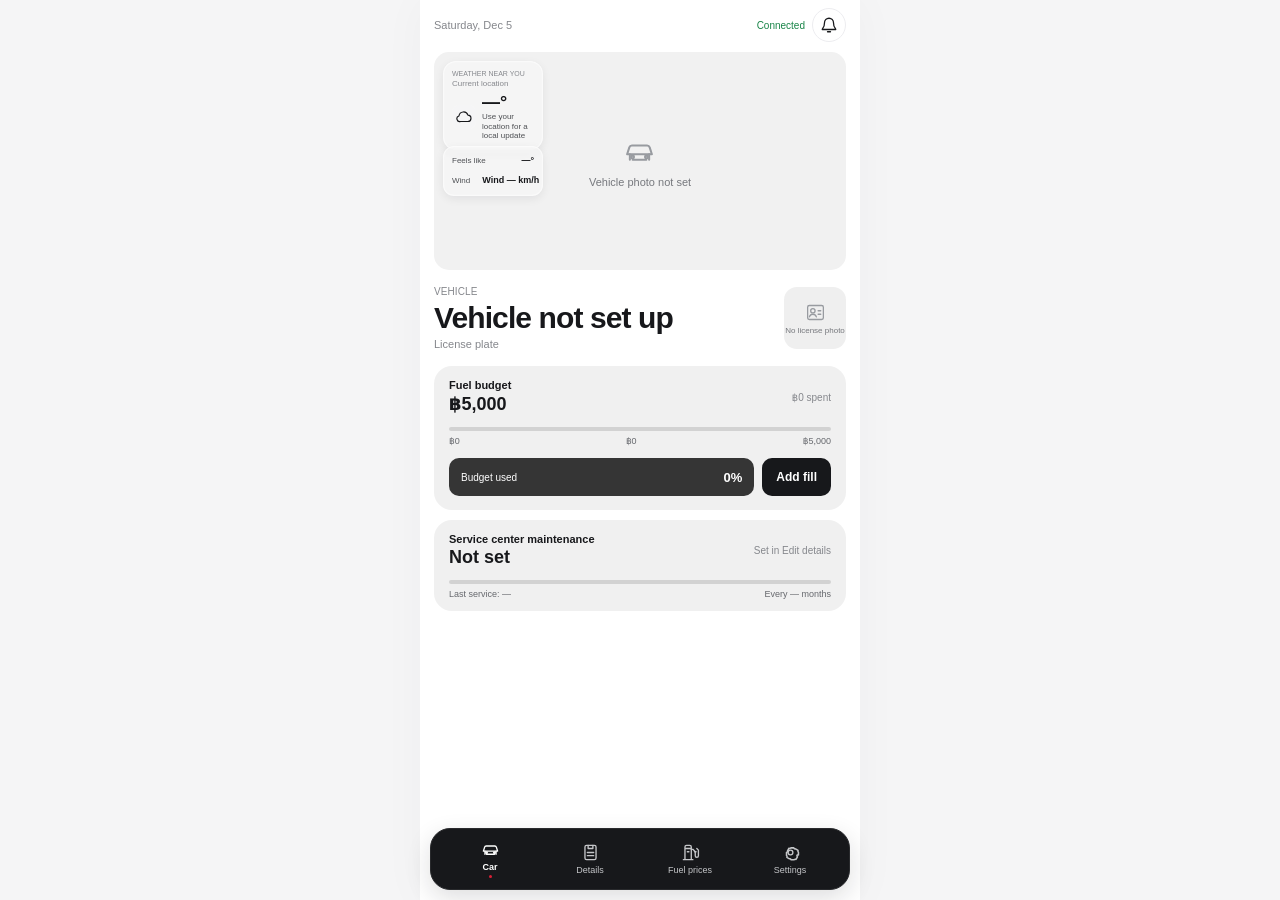
==== index.html @ e3421960 "Tighten weather card widths and spacing" ====
<!doctype html>
<html lang="en">
<head>
  <meta charset="utf-8">
  <meta name="viewport" content="width=device-width, initial-scale=1, viewport-fit=cover">
  <meta name="theme-color" content="#ffffff">
  <meta name="description" content="Your vehicle, documents, fuel budget, and live fuel prices">
  <title>Vehicle</title>
  <link rel="manifest" href="./manifest.webmanifest?v=2">
  <link rel="icon" type="image/svg+xml" href="./icons/xswift-icon.svg?v=2">
  <link rel="apple-touch-icon" href="./icons/xswift-icon.svg?v=2">
  <link rel="stylesheet" href="./src/styles.css?v=41">
  <script src="./config.js?v=6"></script>
  <script type="module" src="./src/main.js?v=39"></script>

</head>
<body>
  <main class="app-shell">
    <header class="app-header">
      <p id="today-date" class="header-date"></p>
      <div class="header-actions">
        <span id="sync-status" class="sync-status" role="status" aria-live="polite">Not connected</span>
        <button id="reminder-button" class="notification-button" type="button" aria-label="Open reminders" aria-haspopup="dialog" aria-expanded="false" aria-controls="reminder-dialog">
          <svg viewBox="0 0 24 24" aria-hidden="true"><path d="M18 9a6 6 0 0 0-12 0c0 7-3 7-3 9h18c0-2-3-2-3-9M10 21h4"/></svg>
          <span id="reminder-count" class="notification-badge" aria-hidden="true" hidden></span>
        </button>
        <button id="install-app-button" class="button button-outline" type="button" hidden>Install app</button>
      </div>
    </header>

    <section id="connection-panel" hidden><h2 id="connection-title">Local storage</h2><p id="connection-message"></p><form id="pin-form" hidden><input id="pin-input"><button id="pin-submit-button">Unlock</button></form></section>

    <section id="car-content" class="car-content" hidden aria-label="Vehicle information">
      <section id="panel-car" class="tab-panel" data-tab-panel="car" role="tabpanel" aria-labelledby="tab-car" tabindex="0">
      <div class="photo-grid">
        <div class="photo-card car-photo" role="img" aria-label="Vehicle photo">
          <img id="car-img-preview" alt="Vehicle" hidden>
          <span id="car-img-placeholder" class="photo-placeholder">
            <svg viewBox="0 0 24 24" aria-hidden="true"><path d="M3 14h18l-1.6-5a2 2 0 0 0-1.9-1.4H6.5A2 2 0 0 0 4.6 9L3 14Z"/><path d="M5 14v4m14-4v4M7 18h10"/><circle cx="7" cy="16" r="1"/><circle cx="17" cy="16" r="1"/></svg>
            <span>Vehicle photo not set</span>
          </span>
        </div>
        <section class="weather-card" aria-labelledby="weather-card-title">
          <div class="weather-card-header">
            <div><p class="eyebrow" id="weather-card-title">WEATHER NEAR YOU</p><span class="weather-location-label">Current location</span></div>
            <button id="weather-refresh-button" class="weather-refresh-button" type="button" aria-label="Refresh weather" title="Refresh weather" hidden>
              <svg viewBox="0 0 24 24" aria-hidden="true"><path d="M20 7v5h-5M4 17v-5h5"/><path d="M5.6 9A7 7 0 0 1 18 6.5L20 12M4 12l2 5.5A7 7 0 0 0 18.4 15"/></svg>
            </button>
          </div>
          <div class="weather-current">
            <span id="weather-icon" class="weather-icon" aria-hidden="true"></span>
            <div class="weather-reading"><strong id="weather-temperature">—°</strong><span id="weather-condition">Use your location for a local update</span></div>
          </div>
          <div id="weather-safety-alert" class="weather-safety-alert" role="status" hidden>
            <svg viewBox="0 0 24 24" aria-hidden="true"><path d="M12 3 2.8 19h18.4L12 3Z"/><path d="M12 9v4m0 3h.01"/></svg>
            <p id="weather-safety-message"></p>
          </div>
          <div class="weather-card-footer">
            <span id="weather-updated">Location not enabled</span>
            <button id="weather-location-button" class="weather-location-button" type="button">Use current location</button>
          </div>
          <p class="weather-attribution">Approximate location is sent to <a href="https://open-meteo.com/" target="_blank" rel="noreferrer">Open-Meteo</a> for this forecast. Data: Open-Meteo · <a href="https://www.copernicus.eu/" target="_blank" rel="noreferrer">Copernicus</a>.</p>
        </section>
        <div class="weather-extra" aria-label="Additional weather details">
          <div class="weather-extra-row"><span>Feels like</span><strong id="weather-feels-like">—°</strong></div>
          <div class="weather-extra-row"><span>Wind</span><strong id="weather-wind">— km/h</strong></div>
        </div>
        <input id="car-img-input" type="file" accept="image/*" hidden>
      </div>

      <div class="car-heading" id="car-top">
        <div class="car-title-block">
          <p class="eyebrow">VEHICLE</p>
          <h2 id="car-model-text">Vehicle not set up</h2>
          <p id="car-plate-text" class="muted">License plate</p>
        </div>
        <div class="photo-card license-photo" role="img" aria-label="Driver's license photo">
          <img id="car-license-img" alt="Driver's license" hidden>
          <span id="license-img-placeholder" class="photo-placeholder">
            <svg viewBox="0 0 24 24" aria-hidden="true"><rect x="3" y="4" width="18" height="16" rx="2"/><circle cx="9" cy="10" r="2.5"/><path d="M5 17c.7-2 2-3 4-3s3.3 1 4 3m2-7h3m-3 4h3"/></svg>
            <span>No license photo</span>
          </span>
        </div>
      </div>
      <input id="license-img-input" type="file" accept="image/*" hidden>

      <section class="fuel-section" aria-labelledby="fuel-title">
        <div class="fuel-card">
          <div class="fuel-heading">
            <div><p id="fuel-title">Fuel budget</p><strong>฿<span id="fuel-limit-display">5,000</span></strong></div>
            <span id="fuel-spent-display" class="fuel-spent">฿0 spent</span>
          </div>
          <div id="fuel-progress" class="fuel-progress" role="progressbar" aria-label="Fuel budget used" aria-valuemin="0" aria-valuemax="100" aria-valuenow="0"><span id="fuel-progress-fill"></span></div>
          <div class="fuel-scale" aria-hidden="true"><span>฿0</span><span id="fuel-progress-center">฿0</span><span id="fuel-limit-scale">฿5,000</span></div>
          <div class="fuel-actions-row">
            <div class="fuel-summary-dark"><span>Budget used</span><strong id="fuel-used-percent">0%</strong></div>
            <button id="fuel-add-button" class="button button-dark" type="button" disabled>Add fill</button>
          </div>
        </div>
      </section>
      <section class="maintenance-section" aria-labelledby="maintenance-title">
        <div class="maintenance-card">
          <div class="fuel-heading">
            <div><p id="maintenance-title">Service center maintenance</p><strong id="maintenance-status">Not set</strong></div>
            <span id="maintenance-next-date" class="fuel-spent">Next service: —</span>
          </div>
          <div id="maintenance-progress" class="fuel-progress" role="progressbar" aria-label="Maintenance cycle progress" aria-valuemin="0" aria-valuemax="100" aria-valuenow="0"><span id="maintenance-progress-fill"></span></div>
          <div class="fuel-scale maintenance-scale"><span id="maintenance-last-date">Last service: —</span><span id="maintenance-interval">Every — months</span></div>
        </div>
      </section>
      </section>

      <section id="panel-details" class="tab-panel" data-tab-panel="details" role="tabpanel" aria-labelledby="tab-details" tabindex="0" hidden>
      <section class="data-section installment-section" aria-labelledby="installment-title">
        <div class="installment-card">
          <div class="installment-card-top">
            <span class="installment-icon" aria-hidden="true">
              <svg viewBox="0 0 24 24"><rect x="3.5" y="5" width="17" height="14" rx="2.5"/><path d="M4 9h16M7 14h4m6 0h.01"/></svg>
            </span>
            <div class="installment-card-title">
              <h3 id="installment-title">Installment progress</h3>
              <p id="installment-paid-count">0 of 72 installments paid</p>
            </div>
            <strong id="installment-progress-percent" class="installment-percent">0%</strong>
          </div>
          <div id="installment-progress" class="installment-progress" role="progressbar" aria-label="Installment progress" aria-valuemin="0" aria-valuemax="72" aria-valuenow="0"><span id="installment-progress-fill"></span></div>
          <div class="installment-card-bottom">
            <span id="installment-remaining-count" class="installment-remaining-count">72 installments remaining</span>
            <p class="installment-time-left"><span id="installment-time-label">Time remaining</span><strong id="installment-time-remaining">6 years</strong></p>
          </div>
        </div>
      </section>
      <section class="data-section" aria-labelledby="document-title">
        <div class="section-heading">
          <h3 id="document-title">Details & documents</h3>
          <button id="edit-car-button" class="button button-outline" type="button">Edit details</button>
        </div>
        <div class="data-card">
          <div class="data-row">
            <span class="data-icon" aria-hidden="true"><svg viewBox="0 0 24 24"><circle cx="12" cy="12" r="9"/><path d="M12 6v12m4-9H9.5a2.5 2.5 0 0 0 0 5h5a2.5 2.5 0 0 1 0 5H8"/></svg></span>
            <span class="data-label">Vehicle price</span><strong id="car-price-val" class="data-value">฿0</strong>
          </div>
          <div class="data-row">
            <span class="data-icon" aria-hidden="true"><svg viewBox="0 0 24 24"><rect x="5" y="3" width="14" height="18" rx="2"/><path d="M9 3v4h6V3M8 12h8m-8 4h8"/></svg></span>
            <span class="data-label">Road tax<small id="car-tax-renew">Renewal: —</small></span>
            <span class="data-value-stack"><strong id="car-tax-expire">—</strong><small id="car-tax-status"></small></span>
          </div>
          <div class="data-row">
            <span class="data-icon" aria-hidden="true"><svg viewBox="0 0 24 24"><path d="M12 22s8-4 8-10V5l-8-3-8 3v7c0 6 8 10 8 10Z"/><path d="m9 12 2 2 4-4"/></svg></span>
            <span class="data-label">Insurance<small id="car-ins-type">—</small></span>
            <span class="data-value-stack"><strong id="car-ins-expire">—</strong><small id="car-ins-status"></small></span>
          </div>
          <div class="data-row">
            <span class="data-icon" aria-hidden="true"><svg viewBox="0 0 24 24"><rect x="3" y="5" width="18" height="14" rx="2"/><circle cx="9" cy="12" r="2"/><path d="M14 10h4m-4 4h4"/></svg></span>
            <span class="data-label">Driver's license<small>Expiration date</small></span>
            <span class="data-value-stack"><strong id="car-license-expire">—</strong><small id="car-license-status"></small></span>
          </div>
          <div class="data-row">
            <span class="data-icon" aria-hidden="true"><svg viewBox="0 0 24 24"><rect x="4" y="7" width="16" height="10" rx="2"/><path d="M7 10h3m4 0h3m-10 4h3m4 0h3M2 10v4m20-4v4"/></svg></span>
            <span class="data-label">Battery<small>Last replacement</small></span>
            <span class="data-value-stack"><strong id="car-battery-date">—</strong></span>
          </div>
        </div>
      </section>
      <section class="data-section service-history-section" aria-labelledby="service-history-title">
        <div class="section-heading">
          <h3 id="service-history-title">Service & repair history</h3>
          <button id="add-service-record-button" class="button button-outline" type="button">Add receipt</button>
        </div>
        <p class="service-history-note">Records are saved on this device. Use Google Sheets sync in Settings to back them up.</p>
        <div class="service-history-summary"><span id="service-history-count">0 receipts</span><strong id="service-history-total">฿0</strong></div>
        <p id="service-history-empty" class="service-history-empty">No service receipts yet.</p>
        <ul id="service-history-list" class="service-history-list" aria-label="Service and repair records" hidden></ul>
      </section>
      <section class="data-section fuel-reset-section" aria-labelledby="fuel-reset-title">
        <div class="section-heading"><h3 id="fuel-reset-title">Fuel usage</h3></div>
        <p class="fuel-reset-description">Clear the accumulated fuel amount. Your budget limit will stay the same.</p>
        <button id="reset-fuel-usage-button" class="button button-outline fuel-reset-button" type="button" disabled>Reset fuel usage</button>
      </section>
      <section id="memo-section" class="data-section memo-section" aria-labelledby="memo-title">
        <div class="section-heading">
          <h3 id="memo-title">Vehicle notes</h3>
          <button id="save-memo-button" class="button button-quiet" type="button">Save</button>
        </div>
        <textarea id="car-memo" rows="3" placeholder="Maintenance details or notes" disabled></textarea>
      </section>
      <section id="legacy-import-section" class="legacy-import-section" aria-label="Import existing vehicle data">
        <button id="import-legacy-button" class="button button-quiet" type="button">Import existing vehicle data</button>
        <input id="legacy-file-input" type="file" accept="application/json,.json" hidden>
      </section>
      </section>

      <section id="panel-fuel-prices" class="tab-panel fuel-prices-panel" data-tab-panel="fuel-prices" role="tabpanel" aria-labelledby="tab-fuel-prices" tabindex="0" hidden>
        <div class="fuel-prices-heading">
          <div><p class="eyebrow">LIVE RETAIL PRICES</p><h2>Fuel prices</h2></div>
          <button id="refresh-fuel-prices" class="button button-outline" type="button" aria-label="Refresh fuel prices">
            <svg viewBox="0 0 24 24" aria-hidden="true"><path d="M20 7v5h-5M4 17v-5h5"/><path d="M5.6 9A7 7 0 0 1 18 6.5L20 12M4 12l2 5.5A7 7 0 0 0 18.4 15"/></svg>
            <span>Refresh</span>
          </button>
        </div>
        <p class="fuel-prices-description">Official retail prices in Bangkok and nearby provinces, in baht per litre.</p>
        <div class="fuel-price-card">
          <div class="fuel-price-meta"><span id="fuel-prices-updated">Loading current prices…</span><span id="fuel-prices-state" role="status" aria-live="polite"></span></div>
          <div class="fuel-price-table-wrap">
            <table class="fuel-price-table">
              <thead><tr><th scope="col">Fuel type</th><th scope="col"><img class="fuel-brand-logo fuel-brand-logo-ptt" src="./icons/ptt-logo.png" alt="PTT" width="72" height="30"></th><th scope="col"><img class="fuel-brand-logo fuel-brand-logo-bangchak" src="./icons/bangchak-logo.svg" alt="Bangchak" width="82" height="30"></th><th scope="col"><img class="fuel-brand-logo fuel-brand-logo-caltex" src="./icons/caltex-logo.png" alt="Caltex" width="76" height="30"></th></tr></thead>
              <tbody id="fuel-price-rows"><tr><td colspan="4" class="fuel-price-placeholder">Loading fuel prices…</td></tr></tbody>
            </table>
          </div>
        </div>
        <h3 class="fuel-prices-subheading">Tomorrow’s prices</h3>
        <div class="fuel-price-card">
          <div class="fuel-price-meta"><span id="fuel-prices-tomorrow-date">Loading tomorrow’s prices…</span><span id="fuel-prices-tomorrow-state" role="status" aria-live="polite"></span></div>
          <div class="fuel-price-table-wrap">
            <table class="fuel-price-table">
              <thead><tr><th scope="col">Fuel type</th><th scope="col"><img class="fuel-brand-logo fuel-brand-logo-ptt" src="./icons/ptt-logo.png" alt="PTT" width="72" height="30"></th><th scope="col"><img class="fuel-brand-logo fuel-brand-logo-bangchak" src="./icons/bangchak-logo.svg" alt="Bangchak" width="82" height="30"></th><th scope="col"><img class="fuel-brand-logo fuel-brand-logo-caltex" src="./icons/caltex-logo.png" alt="Caltex" width="76" height="30"></th></tr></thead>
              <tbody id="fuel-price-tomorrow-rows"><tr><td colspan="4" class="fuel-price-placeholder">Loading tomorrow’s prices…</td></tr></tbody>
            </table>
          </div>
        </div>
        <p class="fuel-prices-footnote">PTT and Caltex advance prices are not provided by the EPPO feed. Bangchak prices use its official tomorrow-price feed. Prices are Bangkok retail references and may exclude local maintenance tax. <a href="https://www.eppo.go.th/" target="_blank" rel="noopener noreferrer">EPPO</a> · <a href="https://www.bangchak.co.th/th/OilPrice/" target="_blank" rel="noopener noreferrer">Bangchak Oil Prices</a> · <a href="https://www.caltex.com/th/motorists/products-and-services/fuel-prices.html" target="_blank" rel="noopener noreferrer">Caltex Oil Prices</a></p>
      </section>
      <section id="panel-settings" class="tab-panel settings-panel" data-tab-panel="settings" role="tabpanel" aria-labelledby="tab-settings" tabindex="0" hidden>
        <h2>Settings</h2>
        <p class="settings-description">Manage vehicle details and photos stored on this device.</p>
        <label class="settings-language-row"><span><strong>Language</strong><small>App language</small></span><select id="language-select" aria-label="App language"><option value="en">English</option><option value="th">ไทย</option><option value="ko">한국어</option><option value="ja">日本語</option></select></label>
        <div class="settings-card">
          <div class="settings-photo-row"><div><strong>Vehicle photo</strong><small>Stored on this device</small></div><button id="settings-car-photo" class="button button-outline" type="button">Change</button></div>
          <div class="settings-photo-row"><div><strong>Driver's license photo</strong><small>Stored on this device</small></div><button id="settings-license-photo" class="button button-outline" type="button">Change</button></div>
        </div>
        <section class="settings-card" aria-label="Google Sheets sync" style="padding:16px;margin-top:16px"><h3>Google Sheets</h3><p id="sheet-sync-status" role="status">Not connected. Vehicle data and service history stay on this device.</p><label for="sheet-pin">Connect only when you choose (6-digit private PIN)</label><input id="sheet-pin" type="password" inputmode="numeric" pattern="[0-9]{6}" maxlength="6" autocomplete="off" placeholder="PIN" style="display:block;width:100%;margin:10px 0"><button id="sheet-connect" class="button button-outline" type="button">Connect Google Sheets</button><button id="sheet-sync-button" class="button" type="button" style="display:block;width:100%;margin-top:12px" disabled>↻ Sync data</button><div id="sheet-sync-actions" hidden style="display:grid;gap:10px;margin-top:12px"><button id="sheet-pull" class="button button-outline" type="button">Download from Google Sheets</button><button id="sheet-push" class="button button-outline" type="button">Upload this device's data</button><button id="sheet-disconnect" class="button button-outline" type="button">Disconnect (keep local data)</button></div><p style="font-size:12px;margin-top:12px">Vehicle details and service history transfer only when you choose Download or Upload. Photos are not included.</p></section>
        <form id="fuel-settings-form" class="settings-account fuel-settings-form">
          <label for="fuel-limit-input"><strong>Fuel budget limit</strong><small>Set your total fuel budget in THB.</small></label>
          <div class="fuel-limit-control"><div class="fuel-amount-field"><span aria-hidden="true">฿</span><input id="fuel-limit-input" type="number" min="1" step="1" inputmode="numeric" value="5000" disabled></div><button id="save-fuel-limit-button" class="button button-outline" type="submit" disabled>Save</button></div>
        </form>

      </section>
      <nav class="bottom-nav" role="tablist" aria-label="Main menu">
        <button id="tab-car" class="nav-link is-active" type="button" role="tab" aria-selected="true" aria-controls="panel-car" data-tab-target="car">
          <svg viewBox="0 0 24 24" aria-hidden="true"><path d="M3 14h18l-1.6-5a2 2 0 0 0-1.9-1.4H6.5A2 2 0 0 0 4.6 9L3 14Z"/><path d="M5 14v4m14-4v4M7 18h10"/><circle cx="7" cy="16" r="1"/><circle cx="17" cy="16" r="1"/></svg>
          <span>Car</span>
        </button>
        <button id="tab-details" class="nav-link" type="button" role="tab" aria-selected="false" aria-controls="panel-details" data-tab-target="details" tabindex="-1">
          <svg viewBox="0 0 24 24" aria-hidden="true"><rect x="5" y="3" width="14" height="18" rx="2"/><path d="M9 3v4h6V3M8 12h8m-8 4h8"/></svg>
          <span>Details</span>
        </button>
        <button id="tab-fuel-prices" class="nav-link" type="button" role="tab" aria-selected="false" aria-controls="panel-fuel-prices" data-tab-target="fuel-prices" tabindex="-1">
          <svg viewBox="0 0 24 24" aria-hidden="true"><path d="M3 21h12M5 21V5a2 2 0 0 1 2-2h4a2 2 0 0 1 2 2v16M5 7h8M8 11h2"/><path d="M13 8h2l3 3v5a2 2 0 0 0 4 0V9l-2-2"/><path d="M17 11h2"/></svg>
          <span>Fuel prices</span>
        </button>
        <button id="tab-settings" class="nav-link" type="button" role="tab" aria-selected="false" aria-controls="panel-settings" data-tab-target="settings" tabindex="-1">
          <svg viewBox="0 0 24 24" aria-hidden="true"><circle cx="12" cy="12" r="3"/><path d="M19.4 15a1.7 1.7 0 0 0 .3 1.9l.1.1-1.6 2.8-.2-.1a1.7 1.7 0 0 0-1.8.4l-.1.1h-3.2l-.1-.2a1.7 1.7 0 0 0-1.6-1l-.2.1-2.8-1.6.1-.2a1.7 1.7 0 0 0-.4-1.8l-.1-.1v-3.2l.2-.1a1.7 1.7 0 0 0 1-1.6l-.1-.2 1.6-2.8.2.1a1.7 1.7 0 0 0 1.8-.4l.1-.1h3.2l.1.2a1.7 1.7 0 0 0 1.6 1l.2-.1 2.8 1.6-.1.2a1.7 1.7 0 0 0 .4 1.8l.1.1V15Z" transform="translate(-2 -2) scale(1.15)"/></svg>
          <span>Settings</span>
        </button>
      </nav>
    </section>

    <div id="toast" class="toast" role="status" aria-live="polite"></div>
  </main>

  <dialog id="reminder-dialog" class="edit-dialog reminder-dialog" aria-labelledby="reminder-title">
    <div class="reminder-dialog-heading">
      <div class="reminder-dialog-title">
        <svg viewBox="0 0 24 24" aria-hidden="true"><path d="M12 3 2.8 19h18.4L12 3Z"/><path d="M12 9v4m0 3h.01"/></svg>
        <h2 id="reminder-title">Reminders</h2>
        <span id="reminder-dialog-count" class="reminder-dialog-count" role="status"></span>
      </div>
      <button class="close-button" type="button" aria-label="Close" data-close-reminder-dialog>×</button>
    </div>
    <p id="no-reminder-message" class="reminder-empty" hidden>No current reminders.</p>
    <ul id="reminder-list" class="reminder-list" aria-live="polite"></ul>
  </dialog>

  <dialog id="car-modal" class="edit-dialog">
    <form id="car-form" method="dialog">
      <div class="dialog-head"><div><p class="eyebrow">VEHICLE</p><h2>Edit vehicle details</h2></div><button class="close-button" type="button" aria-label="Close" data-close-dialog>×</button></div>
      <label class="form-field">Model<input id="ce-model" name="model" autocomplete="off" placeholder="e.g. Toyota Yaris"></label>
      <label class="form-field">License plate<input id="ce-plate" name="plate" autocomplete="off" placeholder="ABC 1234"></label>
      <label class="form-field">Vehicle price (THB)<input id="ce-price" name="price" type="number" min="0" inputmode="numeric"></label>
      <div class="form-field installment-stepper-field">
        <label for="ce-installments-paid">Installments paid (of 72)</label>
        <div class="installment-stepper">
          <button id="decrease-installments" class="installment-step-button" type="button" aria-label="Decrease paid installments" aria-controls="ce-installments-paid" disabled>−</button>
          <input id="ce-installments-paid" name="installmentsPaid" type="number" min="0" max="72" step="1" inputmode="numeric" value="0">
          <button id="increase-installments" class="installment-step-button" type="button" aria-label="Increase paid installments" aria-controls="ce-installments-paid" disabled>+</button>
        </div>
      </div>
      <div class="form-row">
        <label class="form-field">Tax renewal date<input id="ce-tax-renew" name="taxRenew" type="date"></label>
        <label class="form-field">Tax expiration date<input id="ce-tax-expire" name="taxExpire" type="date"></label>
      </div>
      <div class="form-row">
        <label class="form-field">Insurance type<select id="ce-ins-type" name="insType"><option value="">Select type</option><option>Class 1</option><option>Class 2</option><option>Class 2+</option><option>Class 3</option><option>Class 3+</option></select></label>
        <label class="form-field">Insurance year<input id="ce-ins-year" name="insYear" type="number" inputmode="numeric" placeholder="2026"></label>
      </div>
      <label class="form-field">Insurance expiration date<input id="ce-ins-expire" name="insExpire" type="date"></label>
      <label class="form-field">Driver's license expiration date<input id="ce-license-expire" name="licenseExpire" type="date"></label>
      <div class="form-row">
        <label class="form-field">Battery replacement date<input id="ce-battery-date" name="batteryDate" type="date"></label>
        <label class="form-field">Battery replacement interval (months)<input id="ce-battery-interval" name="batteryIntervalMonths" type="number" min="1" max="60" step="1" inputmode="numeric" placeholder="24"></label>
      </div>
      <div class="form-row">
        <label class="form-field">Maintenance ล่าสุด (เดือน/ปี)<input id="ce-maintenance-date" name="maintenanceDate" type="month"></label>
        <label class="form-field">รอบ Maintenance ถัดไป (เดือน)<input id="ce-maintenance-interval" name="maintenanceIntervalMonths" type="number" min="1" max="60" step="1" inputmode="numeric" placeholder="6" value="6"></label>
      </div>
      <div class="dialog-actions"><button class="button button-outline" type="button" data-close-dialog>Cancel</button><button id="save-car-button" class="button button-red" type="submit">Save details</button></div>
    </form>
  </dialog>
  <dialog id="fuel-dialog" class="edit-dialog">
    <form id="fuel-form">
      <div class="dialog-head"><div><p class="eyebrow">FUEL BUDGET</p><h2>Add fuel fill</h2></div><button class="close-button" type="button" aria-label="Close" data-close-fuel-dialog>×</button></div>
      <label class="form-field" for="fuel-amount-input">Amount (THB)<input id="fuel-amount-input" type="number" min="1" step="1" inputmode="numeric" placeholder="e.g. 1,000" required disabled></label>
      <div class="dialog-actions"><button class="button button-outline" type="button" data-close-fuel-dialog>Cancel</button><button class="button button-dark" type="submit">Add fill</button></div>
    </form>
  </dialog>
  <dialog id="service-dialog" class="edit-dialog">
    <form id="service-form">
      <div class="dialog-head"><div><p class="eyebrow">VEHICLE MAINTENANCE</p><h2>Add service receipt</h2></div><button class="close-button" type="button" aria-label="Close" data-close-service-dialog>×</button></div>
      <label class="form-field" for="service-date-input">Date<input id="service-date-input" type="date" required></label>
      <div class="service-receipt-label"><span>Item</span><span>Qty</span><span>Price / unit</span><span>Total</span><span></span></div>
      <div id="service-receipt-items" class="service-receipt-items"></div>
      <button id="add-service-item-button" class="button button-outline service-add-item" type="button">Add item</button>
      <div class="service-receipt-total"><span>Total</span><strong id="service-receipt-total">฿0.00</strong></div>
      <div class="dialog-actions"><button class="button button-outline" type="button" data-close-service-dialog>Cancel</button><button id="save-service-record-button" class="button button-dark" type="submit">Save receipt</button></div>
    </form>
  </dialog>
  <template id="service-item-template">
    <div class="service-receipt-row">
      <input class="service-item-description" type="text" maxlength="500" placeholder="Service or part" aria-label="Service or part" required>
      <input class="service-item-quantity" type="number" min="1" max="999" step="1" inputmode="numeric" value="1" aria-label="Quantity" required>
      <input class="service-item-price" type="number" min="0" max="100000000" step="0.01" inputmode="decimal" placeholder="0.00" aria-label="Price per unit in THB" required>
      <span class="service-item-total">฿0.00</span>
      <button class="service-item-remove" type="button" aria-label="Remove item">×</button>
    </div>
  </template>
</body>
</html>
---- src/styles.css ----
:root {
  color-scheme: light;
  --ink: #17181b;
  --muted: #85878c;
  --line: #ececef;
  --surface: #fff;
  --ground: #f5f5f6;
  --accent: #d91f36;
  --green: #178447;
  --amber: #a45c00;
  --danger: #b42318;
  font-family: Inter, "Helvetica Neue", Arial, system-ui, Tahoma, sans-serif;
  font-synthesis: none;
  text-rendering: optimizeLegibility;
  -webkit-font-smoothing: antialiased;
}

* { box-sizing: border-box; -webkit-tap-highlight-color: transparent; }
button, a, input, select, textarea, [role="button"] { -webkit-tap-highlight-color: transparent; }
button:focus:not(:focus-visible) { outline: none; }
button:focus-visible, a:focus-visible, [role="button"]:focus-visible { outline: 2px solid var(--ink); outline-offset: 2px; }
html { scroll-behavior: smooth; }
body { margin: 0; background: var(--ground); color: var(--ink); font-size: 15px; }
h1, h2, h3, p { margin: 0; }
[hidden] { display: none !important; }

.app-shell {
  width: min(100%, 440px);
  min-height: 100dvh;
  margin: 0 auto;
  padding: 0 14px calc(106px + env(safe-area-inset-bottom));
  background: var(--surface);
  box-shadow: 0 0 44px #10111608;
}
.app-header {
  position: sticky;
  top: 0;
  z-index: 4;
  display: flex;
  align-items: center;
  justify-content: space-between;
  gap: 12px;
  min-height: 40px;
  padding: 8px 0;
  border-bottom: 0;
  background: #ffffffed;
  backdrop-filter: blur(14px);
}
.header-date { color: var(--muted); font-size: 11px; }
.header-actions { display: flex; align-items: center; justify-content: flex-end; gap: 7px; }
.sync-status { color: var(--muted); font-size: 10px; white-space: nowrap; }
.sync-status[data-state="connected"] { color: var(--green); }
.sync-status[data-state="error"] { color: var(--danger); }
.button {
  min-height: 38px;
  padding: 8px 13px;
  border: 1px solid transparent;
  border-radius: 999px;
  font-family: inherit;
  font-size: 12px;
  font-weight: 550;
  cursor: pointer;
  transition: transform .15s ease, background .15s ease, border-color .15s ease;
}
.button:active { transform: scale(.97); }
.button:disabled { opacity: .55; cursor: wait; }
.button-dark { background: var(--ink); color: #fff; }
.button-red { background: var(--ink); color: #fff; }
.button-outline { border-color: var(--line); background: #fff; color: var(--ink); }
.button-quiet { background: transparent; color: var(--muted); }

.connection-panel {
  display: flex;
  align-items: center;
  gap: 13px;
  margin: 24px 0;
  padding: 15px;
  border: 1px solid var(--line);
  border-radius: 19px;
  background: #fff;
  box-shadow: 0 5px 18px #11121608;
}
.connection-mark { display: grid; place-items: center; flex: none; width: 42px; height: 42px; border-radius: 50%; background: var(--ground); }
.connection-mark svg { width: 23px; fill: none; stroke: var(--ink); stroke-width: 1.7; stroke-linecap: round; stroke-linejoin: round; }
.connection-panel h2 { font-size: 15px; font-weight: 650; letter-spacing: -.2px; }
.connection-panel p { margin-top: 4px; color: var(--muted); font-size: 11px; line-height: 1.45; }
.connection-panel .button { margin-left: auto; flex: none; }
.pin-form { display: grid; flex: 1 0 100%; gap: 7px; margin-left: 55px; color: var(--muted); font-size: 11px; }
.pin-form-row { display: flex; gap: 8px; }
.pin-form-row input { min-width: 0; flex: 1; height: 42px; padding: 0 12px; border: 1px solid var(--line); border-radius: 9px; background: #fff; color: var(--ink); font: 600 16px system-ui, sans-serif; letter-spacing: .16em; }
.pin-form-row input:focus { outline: 2px solid var(--ink); outline-offset: 1px; }

.car-content { padding: 2px 0 0; }
.car-heading { display: flex; align-items: center; justify-content: space-between; gap: 12px; margin: 16px 0 16px; scroll-margin-top: 56px; }
.eyebrow { color: var(--muted); font-size: 10px; font-weight: 500; letter-spacing: .1px; }
.car-heading h2 { margin-top: 5px; font-size: clamp(23px, 6.4vw, 30px); font-weight: 650; line-height: 1.08; letter-spacing: -.9px; }
.muted { margin-top: 4px; color: var(--muted); font-size: 11px; }
.car-title-block { min-width: 0; }
.notification-button { position: relative; display: grid; flex: none; place-items: center; width: 34px; height: 34px; padding: 7px; border: 1px solid var(--line); border-radius: 50%; background: #fff; color: var(--ink); cursor: pointer; }
.notification-button svg { width: 18px; height: 18px; fill: none; stroke: currentColor; stroke-width: 1.7; stroke-linecap: round; stroke-linejoin: round; }
.notification-button:active { transform: scale(.96); }
.notification-badge { position: absolute; top: -4px; right: -4px; display: grid; place-items: center; min-width: 17px; height: 17px; padding: 0 4px; border: 1.5px solid #fff; border-radius: 999px; background: var(--danger); color: #fff; font-size: 9px; font-weight: 650; line-height: 1; font-variant-numeric: tabular-nums; }
.notification-badge[hidden] { display: none; }
.reminder-dialog { position: fixed; inset: max(calc(env(safe-area-inset-top) + 8px), 8px) 0 auto; width: min(100%, 440px); max-height: min(72dvh, 560px); margin: 0 auto; padding: 18px 16px; border-radius: 0 0 20px 20px; overscroll-behavior: contain; }
.reminder-dialog-heading, .reminder-dialog-title { display: flex; align-items: center; }
.reminder-dialog-heading { justify-content: space-between; gap: 12px; padding-bottom: 11px; border-bottom: 1px solid var(--line); }
.reminder-dialog-title { min-width: 0; gap: 9px; color: var(--danger); }
.reminder-dialog-title svg { flex: none; width: 21px; height: 21px; fill: none; stroke: currentColor; stroke-width: 1.8; stroke-linecap: round; stroke-linejoin: round; }
.reminder-dialog-title h2 { color: var(--ink); font-size: 18px; font-weight: 650; }
.reminder-dialog-count { display: grid; flex: none; place-items: center; min-width: 23px; height: 23px; padding: 0 6px; border-radius: 999px; background: var(--danger); color: #fff; font-size: 11px; font-weight: 650; font-variant-numeric: tabular-nums; }
.reminder-dialog-count[hidden] { display: none; }
.reminder-empty { padding: 26px 10px; color: var(--muted); font-size: 13px; text-align: center; }
.reminder-list { display: grid; gap: 9px; margin: 12px 0 0; padding: 0; list-style: none; }
.reminder-item { display: flex; align-items: center; justify-content: space-between; gap: 10px; min-width: 0; padding: 12px; border: 1px solid #f0d4d7; border-left: 3px solid var(--accent); border-radius: 13px; background: #fff7f7; }
.reminder-copy { display: grid; min-width: 0; gap: 2px; }
.reminder-copy strong { overflow-wrap: anywhere; font-size: 11px; font-weight: 600; }
.reminder-copy small, .reminder-item time { color: var(--muted); font-size: 10px; }
.reminder-item time { flex: none; text-align: right; font-variant-numeric: tabular-nums; }
.reminder-item[data-tone="today"] .reminder-copy small, .reminder-item[data-tone="overdue"] .reminder-copy small { color: var(--danger); }
.photo-grid {
  position: relative;
  display: grid;
  grid-template-columns: minmax(0, 1fr);
  grid-template-rows: clamp(170px, 52vw, 218px);
  gap: 0;
  margin-bottom: 0;
}
.photo-card {
  position: relative;
  display: grid;
  place-items: center;
  min-width: 0;
  height: 100%;
  overflow: hidden;
  border: 0;
  border-radius: 18px;
  background: #f1f1f1;
  color: var(--muted);
  cursor: default;
  isolation: isolate;
}
.car-photo { grid-column: 1; grid-row: 1; border-radius: 15px; }
.license-photo {
  flex: none;
  width: 62px;
  height: 62px;
  border-radius: 13px;
  background: #efefef;
}
.photo-card img { position: absolute; inset: 0; z-index: 1; width: 100%; height: 100%; object-fit: cover; }
.license-photo img { object-fit: cover; }
.photo-placeholder { position: relative; z-index: 2; display: flex; flex-direction: column; align-items: center; gap: 8px; color: #76787d; font-size: 11px; }
.photo-placeholder svg { width: 33px; height: 33px; fill: none; stroke: #989ba0; stroke-width: 1.5; stroke-linecap: round; stroke-linejoin: round; }
.license-photo .photo-placeholder { gap: 3px; font-size: 8px; text-align: center; }
.license-photo .photo-placeholder svg { width: 21px; height: 21px; }

.fuel-section { margin-top: 14px; }
.weather-card { position: absolute; z-index: 3; top: 9px; left: 9px; width: min(100px, calc(100% - 18px)); margin: 0; padding: 8px; border: 1px solid #ffffff80; border-radius: 13px; background: #ffffff54; box-shadow: 0 3px 10px #11121612; -webkit-backdrop-filter: saturate(125%) blur(3px); backdrop-filter: saturate(125%) blur(3px); }
.weather-refresh-button, .weather-safety-alert, .weather-card-footer, .weather-attribution { display: none !important; }
.weather-card-header, .weather-card-footer { display: flex; align-items: center; justify-content: space-between; gap: 10px; }
.weather-card .eyebrow { font-size: 7px; letter-spacing: 0; }
.weather-location-label { display: block; margin-top: 2px; color: var(--muted); font-size: 8px; }
.weather-refresh-button { display: grid; flex: none; place-items: center; width: 22px; height: 22px; padding: 4px; border: 0; border-radius: 50%; background: var(--ground); color: var(--ink); cursor: pointer; }
.weather-refresh-button svg { width: 14px; height: 14px; fill: none; stroke: currentColor; stroke-width: 1.8; stroke-linecap: round; stroke-linejoin: round; }
.weather-refresh-button:disabled { opacity: .5; }
.weather-current { display: grid; grid-template-columns: 24px minmax(0, 1fr); align-items: center; gap: 6px; margin-top: 5px; }
.weather-icon { display: grid; place-items: center; width: 24px; height: 24px; border-radius: 8px; background: var(--ground); color: var(--ink); }
.weather-icon svg { width: 17px; height: 17px; fill: none; stroke: currentColor; stroke-width: 1.6; stroke-linecap: round; stroke-linejoin: round; }
.weather-reading { display: grid; min-width: 0; align-content: center; gap: 1px; }
.weather-reading strong { font-size: 18px; font-weight: 650; line-height: 1; font-variant-numeric: tabular-nums; }
.weather-reading span { overflow-wrap: anywhere; color: #4d4f53; font-size: 8px; line-height: 1.2; }
.weather-extra { position: absolute; z-index: 3; top: 94px; left: 9px; display: grid; width: min(100px, calc(100% - 18px)); gap: 9px; padding: 8px; border: 1px solid #ffffff80; border-radius: 11px; background: #ffffff54; box-shadow: 0 3px 10px #11121612; color: #4d4f53; font-size: 8px; line-height: 1.25; -webkit-backdrop-filter: saturate(125%) blur(3px); backdrop-filter: saturate(125%) blur(3px); }
.weather-extra-row { display: flex; align-items: center; justify-content: space-between; gap: 12px; }
.weather-extra-row strong { flex: none; color: var(--ink); font-size: 9px; font-weight: 600; font-variant-numeric: tabular-nums; }
.weather-safety-alert { display: flex; align-items: flex-start; gap: 6px; margin-top: 6px; padding: 6px; border: 1px solid #f3d9a3a8; border-radius: 8px; background: #fff0d5d9; color: #754300; -webkit-backdrop-filter: blur(8px); backdrop-filter: blur(8px); }
.weather-safety-alert svg { flex: none; width: 13px; height: 13px; fill: none; stroke: currentColor; stroke-width: 1.8; stroke-linecap: round; stroke-linejoin: round; }
.weather-safety-alert p { font-size: 8px; line-height: 1.35; }
.weather-card-footer { align-items: flex-start; flex-direction: column; gap: 4px; margin-top: 6px; color: var(--muted); font-size: 7px; }
.weather-location-button { max-width: 100%; padding: 4px 6px; border: 0; border-radius: 999px; background: var(--ink); color: #fff; font: inherit; font-size: 7px; cursor: pointer; }
.weather-location-button:disabled { opacity: .55; }
.weather-attribution { margin-top: 5px; color: #77797e; font-size: 6px; line-height: 1.3; }
.weather-attribution a { color: inherit; text-decoration: underline; text-underline-offset: 2px; }
.weather-attribution a:focus-visible { outline: 1px solid var(--ink); outline-offset: 2px; }
.maintenance-section { margin-top: 10px; }
.maintenance-card { padding: 13px 15px 12px; border-radius: 18px; background: #f0f0f0; }
.maintenance-scale { gap: 10px; }
.fuel-card { padding: 13px 15px 14px; border-radius: 18px; background: #f0f0f0; }
.fuel-heading { display: flex; align-items: center; justify-content: space-between; gap: 12px; }
.fuel-heading p { color: var(--ink); font-size: 11px; font-weight: 550; }
.fuel-heading strong { display: inline-block; margin-top: 2px; font-size: 18px; font-weight: 650; font-variant-numeric: tabular-nums; }
.fuel-spent { color: var(--muted); font-size: 10px; white-space: nowrap; }
.fuel-progress { height: 4px; margin-top: 12px; overflow: hidden; border-radius: 999px; background: #d2d2d2; }
.fuel-progress > span { display: block; width: 0; height: 100%; border-radius: inherit; background: #17181b; transition: width .2s ease; }
.fuel-scale { display: flex; justify-content: space-between; margin-top: 5px; color: #66686d; font-size: 9px; font-variant-numeric: tabular-nums; }
.fuel-actions-row { display: flex; align-items: center; gap: 8px; margin-top: 12px; }
.fuel-amount-field { display: flex; align-items: center; min-width: 0; height: 38px; padding: 0 10px; border: 1px solid #dddddf; border-radius: 10px; background: #fff; color: #73757a; }
.fuel-amount-field > span { flex: none; font-size: 12px; }
.fuel-amount-field input { width: 100%; min-width: 0; height: 100%; padding: 0 0 0 6px; border: 0; outline: 0; background: transparent; color: var(--ink); font-family: inherit; font-size: 13px; font-weight: 500; font-variant-numeric: tabular-nums; }
.fuel-amount-field input:focus-visible { outline: none; }
.fuel-amount-field:focus-within { border-color: #77797e; }
.fuel-actions-row > .button { min-height: 38px; border-radius: 10px; }
.fuel-summary-dark { display: flex; align-items: center; justify-content: space-between; flex: 1; min-width: 0; min-height: 38px; padding: 0 12px; border-radius: 10px; background: #353535; color: #fff; }
.fuel-summary-dark span { font-size: 10px; }
.fuel-summary-dark strong { font-size: 13px; font-weight: 650; font-variant-numeric: tabular-nums; }

.data-section { margin-top: 25px; scroll-margin-top: 84px; }
.installment-section { margin-top: 14px; }
.installment-card { padding: 16px; border: 1px solid var(--line); border-radius: 19px; background: linear-gradient(145deg, #fff 25%, #f7f7f8 100%); box-shadow: 0 8px 22px #11121608; }
.installment-card-top { display: flex; align-items: center; gap: 11px; }
.installment-icon { display: grid; width: 42px; height: 42px; flex: 0 0 42px; place-items: center; border-radius: 14px; background: var(--ink); color: #fff; }
.installment-icon svg { width: 22px; height: 22px; fill: none; stroke: currentColor; stroke-width: 1.7; stroke-linecap: round; stroke-linejoin: round; }
.installment-card-title { min-width: 0; flex: 1; }
.installment-card-title h3 { font-size: 13px; font-weight: 650; line-height: 1.3; }
.installment-card-title p { margin-top: 3px; color: var(--muted); font-size: 10px; }
.installment-percent { display: grid; min-width: 47px; height: 30px; padding: 0 8px; place-items: center; border-radius: 10px; background: #ededee; color: var(--ink); font-size: 12px; font-variant-numeric: tabular-nums; }
.installment-progress { height: 7px; margin-top: 15px; overflow: hidden; border-radius: 99px; background: #e5e5e7; }
.installment-progress > span { display: block; width: 0; height: 100%; border-radius: inherit; background: var(--ink); transition: width .2s ease; }
.installment-card-bottom { display: flex; align-items: end; justify-content: space-between; gap: 12px; margin-top: 12px; }
.installment-remaining-count { color: var(--muted); font-size: 10px; }
.installment-time-left { display: grid; gap: 3px; text-align: right; }
.installment-time-left span { color: var(--muted); font-size: 9px; }
.installment-time-left strong { font-size: 14px; font-weight: 650; font-variant-numeric: tabular-nums; }
.fuel-reset-section { padding-top: 4px; }
.fuel-reset-description { margin: -3px 0 11px; color: var(--muted); font-size: 11px; line-height: 1.5; }
.fuel-reset-button { border-color: #e6c9cc; color: var(--danger); }
.fuel-reset-button:disabled { opacity: .5; }
.section-heading { display: flex; align-items: center; justify-content: space-between; gap: 10px; margin-bottom: 11px; }
.section-heading h3 { font-size: 16px; font-weight: 650; letter-spacing: -.4px; }
.data-card { display: grid; grid-template-columns: repeat(2, minmax(0, 1fr)); gap: 9px; }
.data-row {
  display: grid;
  grid-template-columns: 30px minmax(0, 1fr);
  grid-template-rows: 31px auto;
  align-content: start;
  align-items: center;
  gap: 9px 7px;
  min-height: 122px;
  padding: 12px;
  border: 1px solid var(--line);
  border-radius: 17px;
  background: #fff;
}
.data-row:first-child { border-color: var(--ink); background: var(--ink); color: #fff; }
.data-icon { display: grid; place-items: center; grid-column: 1; grid-row: 1; width: 30px; height: 30px; border-radius: 50%; background: var(--ground); }
.data-row:first-child .data-icon { background: #ffffff1a; }
.data-icon svg { width: 17px; height: 17px; fill: none; stroke: #34363a; stroke-width: 1.6; stroke-linecap: round; stroke-linejoin: round; }
.data-row:first-child .data-icon svg { stroke: #fff; }
.data-label { grid-column: 1 / -1; grid-row: 2; align-self: start; min-width: 0; font-size: 11px; font-weight: 550; }
.data-label small, .data-value-stack small { display: block; margin-top: 4px; color: var(--muted); font-size: 10px; font-weight: 400; }
.data-row:first-child .data-label small { color: #ffffffa8; }
.data-value { grid-column: 2; grid-row: 1; justify-self: end; font-size: 14px; font-weight: 600; font-variant-numeric: tabular-nums; }
.data-value-stack { grid-column: 2; grid-row: 1; justify-self: end; text-align: right; font-size: 12px; font-weight: 600; font-variant-numeric: tabular-nums; }
.data-value-stack small[data-tone="good"] { color: var(--green); }
.data-value-stack small[data-tone="warn"] { color: var(--amber); }
.data-value-stack small[data-tone="bad"] { color: var(--danger); }

.memo-section textarea {
  display: block;
  width: 100%;
  min-height: 92px;
  padding: 13px 14px;
  border: 1px solid var(--line);
  border-radius: 16px;
  resize: vertical;
  font: 400 13px Inter, "Helvetica Neue", Arial, system-ui, Tahoma, sans-serif;
  color: var(--ink);
}
.memo-section textarea:disabled { background: #fafafb; color: var(--muted); }
.footnote { margin-top: 16px; color: #999ba0; font-size: 10px; text-align: center; }
.fuel-prices-panel { padding-top: 15px; }
.fuel-prices-heading { display: flex; align-items: center; justify-content: space-between; gap: 12px; }
.fuel-prices-heading h2 { margin-top: 4px; font-size: 25px; font-weight: 650; letter-spacing: -.7px; }
.fuel-prices-heading .button { display: flex; align-items: center; gap: 7px; }
.fuel-prices-heading .button svg { width: 15px; height: 15px; fill: none; stroke: currentColor; stroke-width: 1.8; stroke-linecap: round; stroke-linejoin: round; }
.fuel-prices-description { margin-top: 7px; color: var(--muted); font-size: 11px; line-height: 1.5; }
.fuel-prices-subheading { margin-top: 22px; font-size: 16px; font-weight: 620; letter-spacing: -.2px; }
.fuel-price-card { margin-top: 18px; overflow: hidden; border: 1px solid var(--line); border-radius: 18px; background: #fff; box-shadow: 0 5px 18px #11121608; }
.fuel-price-meta { display: flex; flex-wrap: wrap; justify-content: space-between; gap: 6px 12px; padding: 12px 13px; border-bottom: 1px solid var(--line); color: var(--muted); font-size: 9px; line-height: 1.5; }
.fuel-price-table-wrap { width: 100%; min-width: 0; overflow-x: hidden; overflow-x: clip; }
.fuel-price-table { width: 100%; max-width: 100%; table-layout: fixed; border-collapse: collapse; font-size: 11px; font-variant-numeric: tabular-nums; }
.fuel-price-table thead { background: #f5f5f6; }
.fuel-price-table th, .fuel-price-table td { padding: 12px 6px; border-bottom: 1px solid var(--line); text-align: right; white-space: normal; }
.fuel-price-table tr:last-child th, .fuel-price-table tr:last-child td { border-bottom: 0; }
.fuel-price-table thead th { color: #66686d; font-size: 10px; font-weight: 600; }
.fuel-price-table th:first-child { text-align: left; }
.fuel-price-table thead th:first-child { width: 34%; }
.fuel-price-table thead th:not(:first-child) { width: 22%; text-align: center; }
.fuel-brand-logo { display: block; width: auto; height: 26px; max-width: 84px; margin: 0 auto; object-fit: contain; }
.fuel-brand-logo-ptt { width: 64px; }
.fuel-brand-logo-bangchak { width: 82px; }
.fuel-brand-logo-caltex { width: 58px; }
.fuel-price-table tbody th { color: var(--ink); font-weight: 500; }
.fuel-price-table tbody th { overflow-wrap: anywhere; }
.fuel-price-table tbody td { font-weight: 600; }
.fuel-price-placeholder { padding: 28px 12px !important; color: var(--muted); text-align: center !important; white-space: normal !important; }
.fuel-prices-footnote { margin-top: 12px; color: var(--muted); font-size: 9px; line-height: 1.6; }
.fuel-prices-footnote a { color: var(--ink); text-underline-offset: 2px; }
.legacy-import-section { margin-top: 14px; padding-top: 8px; border-top: 1px solid var(--line); text-align: center; }
.legacy-import-section .button { font-size: 10px; }

.settings-panel { padding-top: 14px; }
.settings-language-row { display:flex; align-items:center; justify-content:space-between; gap:14px; min-height:72px; margin-top:20px; padding:12px 15px; border:1px solid var(--line); border-radius:18px; background:#fff; box-shadow:0 5px 18px #11121608; }
.settings-language-row strong { display:block; font-size:12px; font-weight:600; }
.settings-language-row small { display:block; margin-top:4px; color:var(--muted); font-size:10px; }
.settings-language-row select { min-width:138px; height:42px; padding:0 12px; border:1px solid var(--line); border-radius:10px; background:#fff; color:var(--ink); font:500 13px system-ui,Tahoma,sans-serif; }
.settings-panel h2 { font-size: 23px; font-weight: 650; letter-spacing: -.6px; }
.settings-description { margin-top: 6px; color: var(--muted); font-size: 12px; line-height: 1.5; }
.settings-card, .settings-account { margin-top: 20px; padding: 0 15px; border: 1px solid var(--line); border-radius: 18px; background: #fff; box-shadow: 0 5px 18px #11121608; }
.settings-photo-row, .settings-account { display: flex; align-items: center; justify-content: space-between; gap: 12px; min-height: 72px; }
.fuel-settings-form { flex-direction: column; align-items: stretch; gap: 10px; padding: 14px 15px; }
.fuel-settings-form > label strong { display: block; font-size: 12px; font-weight: 600; }
.fuel-limit-control { display: flex; align-items: center; gap: 8px; }
.fuel-limit-control .fuel-amount-field { flex: 1; }
.fuel-limit-control .button { min-height: 38px; }
.settings-photo-row + .settings-photo-row { border-top: 1px solid var(--line); }
.settings-photo-row strong, .settings-account strong { display: block; font-size: 12px; font-weight: 600; }
.settings-photo-row small, .settings-account small { display: block; margin-top: 4px; color: var(--muted); font-size: 10px; }
.settings-account { margin-top: 12px; }
.settings-sign-out { width: 100%; min-height: 46px; margin-top: 14px; border: 1px solid #f0dada; color: var(--danger); font-size: 12px; }

.bottom-nav {
  position: fixed;
  right: 0;
  bottom: calc(10px + env(safe-area-inset-bottom));
  left: 0;
  z-index: 5;
  display: grid;
  grid-template-columns: repeat(4, 1fr);
  width: min(calc(100% - 22px), 420px);
  min-height: 62px;
  margin: 0 auto;
  padding: 6px 9px;
  border: 1px solid #292a2d;
  border-radius: 20px;
  background: #17181b;
  box-shadow: 0 8px 24px #17181b24;
}
.nav-link { appearance: none; display: flex; flex-direction: column; align-items: center; justify-content: center; gap: 3px; min-width: 0; padding: 0; border: 0; border-radius: 13px; background: transparent; color: #c5c6c9; font-family: inherit; font-size: 9px; cursor: pointer; transition: color .15s ease, background .15s ease; }
.nav-link svg { width: 19px; height: 19px; fill: none; stroke: currentColor; stroke-width: 1.7; stroke-linecap: round; stroke-linejoin: round; }
.nav-link.is-active { color: #fff; font-weight: 600; }
.nav-link.is-active::after { width: 3px; height: 3px; border-radius: 50%; background: var(--accent); content: ""; }
.nav-link:focus-visible { outline: 2px solid #fff; outline-offset: 2px; }

.toast {
  position: fixed;
  right: 20px;
  bottom: calc(86px + env(safe-area-inset-bottom));
  left: 20px;
  z-index: 9;
  width: max-content;
  max-width: calc(100% - 40px);
  margin: auto;
  padding: 11px 16px;
  border-radius: 999px;
  background: var(--ink);
  color: #fff;
  font-size: 12px;
  opacity: 0;
  pointer-events: none;
  transform: translateY(8px);
  transition: opacity .2s ease, transform .2s ease;
}
.toast.show { opacity: 1; transform: translateY(0); }

.edit-dialog { width: min(100% - 24px, 510px); max-height: calc(100dvh - 24px); padding: 22px; border: 0; border-radius: 22px; box-shadow: 0 18px 70px #0003; }
.edit-dialog::backdrop { background: #0007; backdrop-filter: blur(3px); }
.dialog-head { display: flex; align-items: flex-start; justify-content: space-between; margin-bottom: 18px; }
.dialog-head h2 { margin-top: 4px; font-size: 21px; letter-spacing: -.5px; }
.close-button { width: 36px; height: 36px; border: 0; border-radius: 50%; background: var(--ground); font-size: 22px; line-height: 1; cursor: pointer; }
.form-field { display: block; flex: 1; min-width: 0; margin-bottom: 13px; color: var(--muted); font-size: 11px; }
.form-field input, .form-field select { display: block; width: 100%; height: 46px; margin-top: 5px; padding: 0 12px; border: 1px solid var(--line); border-radius: 12px; background: #fff; color: var(--ink); font: 400 14px Inter, "Helvetica Neue", Arial, system-ui, Tahoma, sans-serif; outline: none; }
.installment-stepper { display: grid; grid-template-columns: 46px minmax(0, 1fr) 46px; gap: 8px; margin-top: 5px; }
.installment-stepper input { margin-top: 0; text-align: center; appearance: textfield; }
.installment-stepper input::-webkit-inner-spin-button, .installment-stepper input::-webkit-outer-spin-button { margin: 0; appearance: none; }
.installment-step-button { width: 46px; height: 46px; border: 1px solid var(--line); border-radius: 12px; background: var(--ground); color: var(--ink); font: 500 22px/1 Inter, "Helvetica Neue", Arial, system-ui, Tahoma, sans-serif; cursor: pointer; }
.installment-step-button:disabled { opacity: .45; cursor: default; }
.installment-step-button:active:not(:disabled) { background: #e8e8ea; }
.form-field textarea { display: block; width: 100%; min-height: 84px; margin-top: 5px; padding: 11px 12px; border: 1px solid var(--line); border-radius: 12px; background: #fff; color: var(--ink); font: 400 14px Inter, "Helvetica Neue", Arial, system-ui, Tahoma, sans-serif; resize: vertical; outline: none; }
.form-field input:focus, .form-field select:focus, .memo-section textarea:focus { border-color: #85878c; }
.form-field textarea:focus { border-color: #85878c; }
.service-history-section { margin-top: 20px; }
.service-history-note, .service-history-empty { margin-top: 8px; color: var(--muted); font-size: 11px; line-height: 1.5; }
.service-history-summary { display: flex; justify-content: space-between; margin-top: 12px; padding: 11px 13px; border-radius: 13px; background: var(--ground); color: var(--muted); font-size: 11px; }
.service-history-summary strong { color: var(--ink); font-size: 12px; }
.service-history-list { display: grid; gap: 8px; margin: 9px 0 0; padding: 0; list-style: none; }
.service-history-item { display: grid; grid-template-columns: minmax(0, 1fr) auto; align-items: start; gap: 10px; padding: 12px; border: 1px solid var(--line); border-radius: 13px; }
.service-history-item-details { display: grid; min-width: 0; gap: 5px; }
.service-history-item-details time { color: var(--muted); font-size: 10px; }
.service-history-amount { white-space: nowrap; font-size: 11px; }
.service-history-delete { padding: 5px 7px; border: 0; border-radius: 8px; background: var(--ground); color: var(--muted); font: inherit; font-size: 10px; cursor: pointer; }
.service-history-receipt > summary { display: grid; grid-template-columns: minmax(0, 1fr) auto 12px; align-items: center; gap: 10px; list-style: none; cursor: pointer; }
.service-history-receipt > summary::-webkit-details-marker { display: none; }
.service-history-receipt-date { display: grid; gap: 4px; }
.service-history-receipt-heading { font-size: 12px; font-weight: 600; }
.service-history-receipt-date time { color: var(--muted); font-size: 10px; }
.service-history-chevron { width: 8px; height: 8px; border-right: 1.5px solid var(--muted); border-bottom: 1.5px solid var(--muted); transform: rotate(45deg) translateY(-2px); transition: transform .15s ease; }
.service-history-receipt[open] > summary { padding-bottom: 10px; border-bottom: 1px dashed var(--line); }
.service-history-receipt[open] .service-history-chevron { transform: rotate(225deg) translate(-1px, -1px); }
.service-history-receipt .service-history-item-details { padding-top: 9px; }
.service-history-receipt .service-history-delete { justify-self: end; margin-top: 3px; }
.service-history-receipt-lines { display: grid; gap: 6px; margin: 4px 0; padding: 0; list-style: none; }
.service-history-receipt-lines li { display: grid; grid-template-columns: minmax(0, 1fr) auto auto; align-items: baseline; gap: 10px; font-size: 11px; }
.service-history-receipt-lines li span:first-child { overflow-wrap: anywhere; }
.service-history-receipt-lines li span:nth-child(2) { color: var(--muted); }
.service-history-receipt-lines li strong { min-width: 75px; text-align: right; font-size: 11px; font-weight: 500; }
.service-history-receipt-total { display: flex; justify-content: space-between; margin-top: 5px; padding-top: 9px; border-top: 1px dashed var(--line); font-size: 11px; font-weight: 650; }
.service-receipt-label, .service-receipt-row { display: grid; grid-template-columns: minmax(72px, 1.25fr) 34px minmax(62px, .9fr) minmax(48px, .75fr) 22px; align-items: center; gap: 5px; }
.service-receipt-label { margin: 3px 0 5px; color: var(--muted); font-size: 9px; }
.service-receipt-label span:nth-child(2) { text-align: center; }
.service-receipt-label span:nth-child(3), .service-receipt-label span:nth-child(4) { text-align: right; }
.service-receipt-items { display: grid; gap: 7px; }
.service-receipt-row input { min-width: 0; width: 100%; height: 40px; padding: 0 7px; border: 1px solid var(--line); border-radius: 9px; background: #fff; color: var(--ink); font: 400 11px Inter, "Helvetica Neue", Arial, system-ui, Tahoma, sans-serif; }
.service-receipt-row input:focus { border-color: #85878c; outline: none; }
.service-item-total { overflow: hidden; color: var(--ink); font-size: 9px; text-align: right; text-overflow: ellipsis; }
.service-item-remove { width: 22px; height: 22px; padding: 0; border: 0; border-radius: 7px; background: var(--ground); color: var(--muted); font-size: 16px; line-height: 1; }
.service-item-remove:disabled { opacity: .35; }
.service-add-item { width: 100%; min-height: 34px; margin-top: 10px; border-style: dashed; }
.service-receipt-total { display: flex; justify-content: space-between; margin-top: 13px; padding-top: 12px; border-top: 1px dashed #b9bbc0; font-size: 12px; }
.service-receipt-total strong { font-size: 16px; }
.form-row { display: flex; gap: 10px; }
.dialog-actions { display: flex; gap: 10px; margin-top: 15px; }
.dialog-actions .button { flex: 1; }
.is-loading { opacity: .6; pointer-events: none; }

@media (max-width: 430px) { .pin-form { margin-left: 0; } .pin-form-row .button { width: auto; margin-left: 0; flex: 0 0 auto; }
  .app-shell { padding-right: 18px; padding-left: 18px; }
  .header-actions { gap: 5px; }
  .sync-status { font-size: 9px; }
  .header-actions .button { min-height: 34px; padding: 7px 10px; font-size: 10px; }
  .connection-panel { align-items: flex-start; flex-wrap: wrap; gap: 11px; padding: 14px; }
  .connection-mark { width: 39px; height: 39px; }
  .connection-panel > div:nth-child(2) { flex: 1; }
  .connection-panel .button { width: 100%; margin-left: 0; }
  .car-content { padding-top: 2px; }
  .car-heading { gap: 8px; margin: 14px 0; }
  .car-heading h2 { font-size: clamp(23px, 6.4vw, 29px); }
  .photo-grid { grid-template-columns: minmax(0, 1fr); grid-template-rows: clamp(165px, 52vw, 210px); gap: 0; margin-bottom: 0; }
  .license-photo { width: 58px; height: 58px; }
  .fuel-card { padding: 12px 13px; }
  .fuel-section { margin-top: 12px; }
  .maintenance-card { padding: 12px 13px; }
  .maintenance-scale { font-size: 8px; }
  .fuel-summary-dark { min-height: 38px; }
  .data-card { gap: 8px; }
  .data-row { grid-template-columns: 28px minmax(0, 1fr); grid-template-rows: 29px auto; gap: 8px 6px; min-height: 116px; padding: 11px; border-radius: 16px; }
  .data-icon { width: 28px; height: 28px; }
  .data-value { font-size: 13px; }
  .data-value-stack { font-size: 11px; }
  .form-row { gap: 8px; }
  .fuel-price-table th, .fuel-price-table td { padding: 10px 4px; }
  .fuel-price-table { font-size: 10px; }
  .fuel-price-table thead th { font-size: 9px; }
  .fuel-brand-logo, .fuel-brand-logo-ptt, .fuel-brand-logo-bangchak, .fuel-brand-logo-caltex { width: 100%; max-width: 58px; height: 22px; }
}
@media (prefers-reduced-motion: reduce) {
  *, *::before, *::after { scroll-behavior: auto !important; transition-duration: .01ms !important; }
}
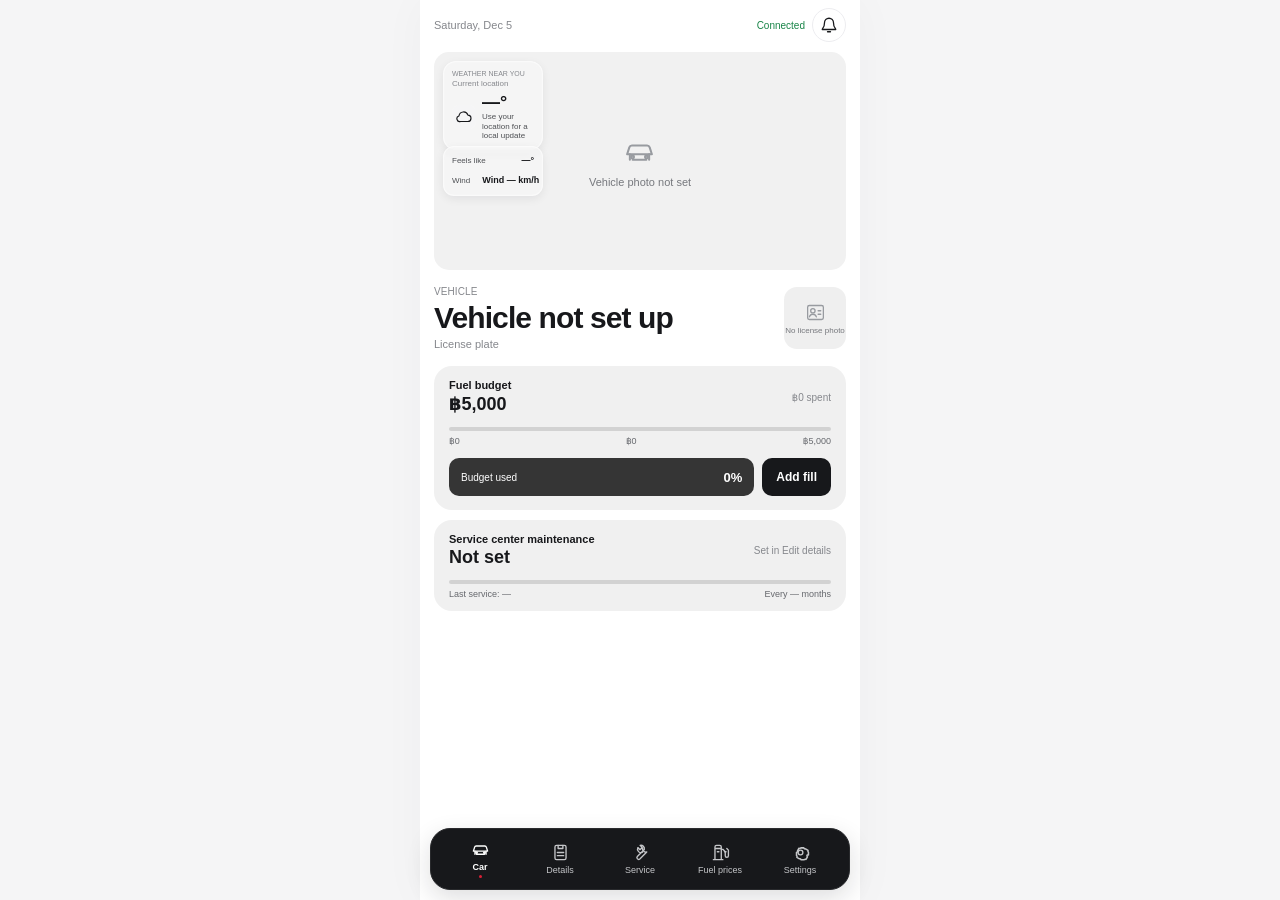
==== commit 4c066962: "Move service receipts to a dedicated tab" ====
--- a/index.html
+++ b/index.html
@@ -9,9 +9,9 @@
   <link rel="manifest" href="./manifest.webmanifest?v=2">
   <link rel="icon" type="image/svg+xml" href="./icons/xswift-icon.svg?v=2">
   <link rel="apple-touch-icon" href="./icons/xswift-icon.svg?v=2">
-  <link rel="stylesheet" href="./src/styles.css?v=41">
+  <link rel="stylesheet" href="./src/styles.css?v=44">
   <script src="./config.js?v=6"></script>
-  <script type="module" src="./src/main.js?v=39"></script>
+  <script type="module" src="./src/main.js?v=43"></script>
 
 </head>
 <body>
@@ -155,22 +155,16 @@
             <span class="data-label">Driver's license<small>Expiration date</small></span>
             <span class="data-value-stack"><strong id="car-license-expire">—</strong><small id="car-license-status"></small></span>
           </div>
-          <div class="data-row">
+          <div id="battery-data-row" class="data-row battery-data-row">
             <span class="data-icon" aria-hidden="true"><svg viewBox="0 0 24 24"><rect x="4" y="7" width="16" height="10" rx="2"/><path d="M7 10h3m4 0h3m-10 4h3m4 0h3M2 10v4m20-4v4"/></svg></span>
             <span class="data-label">Battery<small>Last replacement</small></span>
             <span class="data-value-stack"><strong id="car-battery-date">—</strong></span>
-          </div>
-        </div>
-      </section>
-      <section class="data-section service-history-section" aria-labelledby="service-history-title">
-        <div class="section-heading">
-          <h3 id="service-history-title">Service & repair history</h3>
-          <button id="add-service-record-button" class="button button-outline" type="button">Add receipt</button>
-        </div>
-        <p class="service-history-note">Records are saved on this device. Use Google Sheets sync in Settings to back them up.</p>
-        <div class="service-history-summary"><span id="service-history-count">0 receipts</span><strong id="service-history-total">฿0</strong></div>
-        <p id="service-history-empty" class="service-history-empty">No service receipts yet.</p>
-        <ul id="service-history-list" class="service-history-list" aria-label="Service and repair records" hidden></ul>
+            <div class="battery-cycle">
+              <div class="battery-cycle-heading"><span id="battery-cycle-status">Set in Edit details</span><strong id="battery-cycle-percent">—</strong></div>
+              <div id="battery-cycle-progress" class="battery-progress" role="progressbar" aria-label="Battery replacement cycle progress" aria-valuemin="0" aria-valuemax="100" aria-valuenow="0"><span id="battery-cycle-progress-fill"></span></div>
+            </div>
+          </div>
+        </div>
       </section>
       <section class="data-section fuel-reset-section" aria-labelledby="fuel-reset-title">
         <div class="section-heading"><h3 id="fuel-reset-title">Fuel usage</h3></div>
@@ -178,9 +172,12 @@
         <button id="reset-fuel-usage-button" class="button button-outline fuel-reset-button" type="button" disabled>Reset fuel usage</button>
       </section>
       <section id="memo-section" class="data-section memo-section" aria-labelledby="memo-title">
-        <div class="section-heading">
-          <h3 id="memo-title">Vehicle notes</h3>
-          <button id="save-memo-button" class="button button-quiet" type="button">Save</button>
+        <div class="section-heading memo-heading">
+          <div class="memo-title-row">
+            <span class="memo-icon" aria-hidden="true"><svg viewBox="0 0 24 24"><path d="M14 3H6a2 2 0 0 0-2 2v14a2 2 0 0 0 2 2h12a2 2 0 0 0 2-2V9z"/><path d="M14 3v6h6M8 13h8m-8 4h8"/></svg></span>
+            <h3 id="memo-title">Vehicle notes</h3>
+          </div>
+          <button id="save-memo-button" class="button button-dark memo-save-button" type="button">Save</button>
         </div>
         <textarea id="car-memo" rows="3" placeholder="Maintenance details or notes" disabled></textarea>
       </section>
@@ -188,6 +185,19 @@
         <button id="import-legacy-button" class="button button-quiet" type="button">Import existing vehicle data</button>
         <input id="legacy-file-input" type="file" accept="application/json,.json" hidden>
       </section>
+      </section>
+
+      <section id="panel-service" class="tab-panel service-panel" data-tab-panel="service" role="tabpanel" aria-labelledby="tab-service" tabindex="0" hidden>
+        <section class="data-section service-history-section" aria-labelledby="service-history-title">
+          <div class="section-heading">
+            <h2 id="service-history-title">Service & repair history</h2>
+            <button id="add-service-record-button" class="button button-outline" type="button">Add receipt</button>
+          </div>
+          <p class="service-history-note">Records are saved on this device. Use Google Sheets sync in Settings to back them up.</p>
+          <div class="service-history-summary"><span id="service-history-count">0 receipts</span><strong id="service-history-total">฿0</strong></div>
+          <p id="service-history-empty" class="service-history-empty">No service receipts yet.</p>
+          <ul id="service-history-list" class="service-history-list" aria-label="Service and repair records" hidden></ul>
+        </section>
       </section>
 
       <section id="panel-fuel-prices" class="tab-panel fuel-prices-panel" data-tab-panel="fuel-prices" role="tabpanel" aria-labelledby="tab-fuel-prices" tabindex="0" hidden>
@@ -243,6 +253,10 @@
         <button id="tab-details" class="nav-link" type="button" role="tab" aria-selected="false" aria-controls="panel-details" data-tab-target="details" tabindex="-1">
           <svg viewBox="0 0 24 24" aria-hidden="true"><rect x="5" y="3" width="14" height="18" rx="2"/><path d="M9 3v4h6V3M8 12h8m-8 4h8"/></svg>
           <span>Details</span>
+        </button>
+        <button id="tab-service" class="nav-link" type="button" role="tab" aria-selected="false" aria-controls="panel-service" data-tab-target="service" tabindex="-1">
+          <svg viewBox="0 0 24 24" aria-hidden="true"><path d="M14.6 6.1a4.4 4.4 0 0 0 5.3 5.3l-8.8 8.8a2.2 2.2 0 0 1-3.1-3.1l8.8-8.8a4.4 4.4 0 0 0-5.3-5.3l2.6 2.6-2.8 2.8-2.6-2.6a4.4 4.4 0 0 0 5.9 5.9"/></svg>
+          <span>Service</span>
         </button>
         <button id="tab-fuel-prices" class="nav-link" type="button" role="tab" aria-selected="false" aria-controls="panel-fuel-prices" data-tab-target="fuel-prices" tabindex="-1">
           <svg viewBox="0 0 24 24" aria-hidden="true"><path d="M3 21h12M5 21V5a2 2 0 0 1 2-2h4a2 2 0 0 1 2 2v16M5 7h8M8 11h2"/><path d="M13 8h2l3 3v5a2 2 0 0 0 4 0V9l-2-2"/><path d="M17 11h2"/></svg>
--- a/src/styles.css
+++ b/src/styles.css
@@ -253,18 +253,31 @@
 .data-value-stack small[data-tone="good"] { color: var(--green); }
 .data-value-stack small[data-tone="warn"] { color: var(--amber); }
 .data-value-stack small[data-tone="bad"] { color: var(--danger); }
+.data-row.battery-data-row { grid-template-rows: 31px auto auto; }
+.battery-cycle { grid-column: 1 / -1; grid-row: 3; align-self: end; min-width: 0; }
+.battery-cycle-heading { display: flex; align-items: center; justify-content: space-between; gap: 8px; margin-bottom: 7px; color: var(--muted); font-size: 10px; line-height: 1.3; }
+.battery-cycle-heading strong { color: var(--ink); font-size: 10px; font-variant-numeric: tabular-nums; }
+.battery-progress { height: 5px; overflow: hidden; border-radius: 999px; background: #e5e5e7; }
+.battery-progress > span { display: block; width: 0; height: 100%; border-radius: inherit; background: var(--ink); transition: width .2s ease; }
 
 .memo-section textarea {
   display: block;
   width: 100%;
-  min-height: 92px;
-  padding: 13px 14px;
+  min-height: 112px;
+  padding: 13px;
   border: 1px solid var(--line);
-  border-radius: 16px;
+  border-radius: 13px;
   resize: vertical;
   font: 400 13px Inter, "Helvetica Neue", Arial, system-ui, Tahoma, sans-serif;
   color: var(--ink);
-}
+  background: #fff;
+}
+.memo-section { padding: 13px; border: 1px solid var(--line); border-radius: 18px; background: #f6f6f7; }
+.memo-heading { margin-bottom: 10px; }
+.memo-title-row { display: flex; min-width: 0; align-items: center; gap: 9px; }
+.memo-icon { display: grid; flex: none; place-items: center; width: 34px; height: 34px; border-radius: 11px; background: #fff; color: var(--ink); }
+.memo-icon svg { width: 18px; height: 18px; fill: none; stroke: currentColor; stroke-width: 1.6; stroke-linecap: round; stroke-linejoin: round; }
+.memo-save-button { min-height: 34px; padding: 7px 13px; border-radius: 11px; font-size: 11px; }
 .memo-section textarea:disabled { background: #fafafb; color: var(--muted); }
 .footnote { margin-top: 16px; color: #999ba0; font-size: 10px; text-align: center; }
 .fuel-prices-panel { padding-top: 15px; }
@@ -325,7 +338,7 @@
   left: 0;
   z-index: 5;
   display: grid;
-  grid-template-columns: repeat(4, 1fr);
+  grid-template-columns: repeat(5, minmax(0, 1fr));
   width: min(calc(100% - 22px), 420px);
   min-height: 62px;
   margin: 0 auto;
@@ -379,6 +392,8 @@
 .form-field input:focus, .form-field select:focus, .memo-section textarea:focus { border-color: #85878c; }
 .form-field textarea:focus { border-color: #85878c; }
 .service-history-section { margin-top: 20px; }
+.service-panel { padding-top: 15px; }
+.service-history-section .section-heading h2 { font-size: 16px; font-weight: 650; letter-spacing: -.4px; }
 .service-history-note, .service-history-empty { margin-top: 8px; color: var(--muted); font-size: 11px; line-height: 1.5; }
 .service-history-summary { display: flex; justify-content: space-between; margin-top: 12px; padding: 11px 13px; border-radius: 13px; background: var(--ground); color: var(--muted); font-size: 11px; }
 .service-history-summary strong { color: var(--ink); font-size: 12px; }
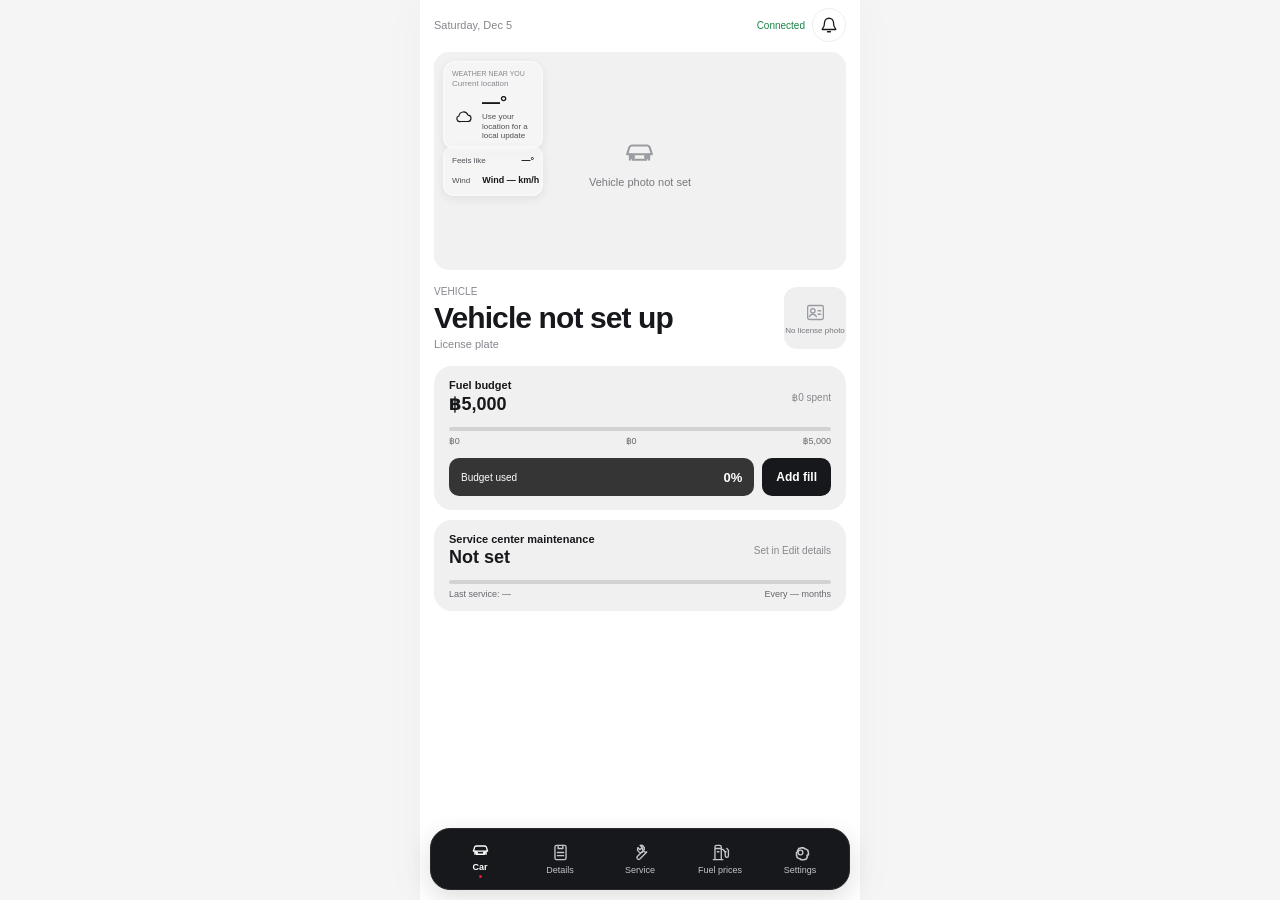
==== commit f02a891a: "Move fuel usage section to bottom of details" ====
--- a/index.html
+++ b/index.html
@@ -166,11 +166,6 @@
           </div>
         </div>
       </section>
-      <section class="data-section fuel-reset-section" aria-labelledby="fuel-reset-title">
-        <div class="section-heading"><h3 id="fuel-reset-title">Fuel usage</h3></div>
-        <p class="fuel-reset-description">Clear the accumulated fuel amount. Your budget limit will stay the same.</p>
-        <button id="reset-fuel-usage-button" class="button button-outline fuel-reset-button" type="button" disabled>Reset fuel usage</button>
-      </section>
       <section id="memo-section" class="data-section memo-section" aria-labelledby="memo-title">
         <div class="section-heading memo-heading">
           <div class="memo-title-row">
@@ -184,6 +179,11 @@
       <section id="legacy-import-section" class="legacy-import-section" aria-label="Import existing vehicle data">
         <button id="import-legacy-button" class="button button-quiet" type="button">Import existing vehicle data</button>
         <input id="legacy-file-input" type="file" accept="application/json,.json" hidden>
+      </section>
+      <section class="data-section fuel-reset-section" aria-labelledby="fuel-reset-title">
+        <div class="section-heading"><h3 id="fuel-reset-title">Fuel usage</h3></div>
+        <p class="fuel-reset-description">Clear the accumulated fuel amount. Your budget limit will stay the same.</p>
+        <button id="reset-fuel-usage-button" class="button button-outline fuel-reset-button" type="button" disabled>Reset fuel usage</button>
       </section>
       </section>
 
